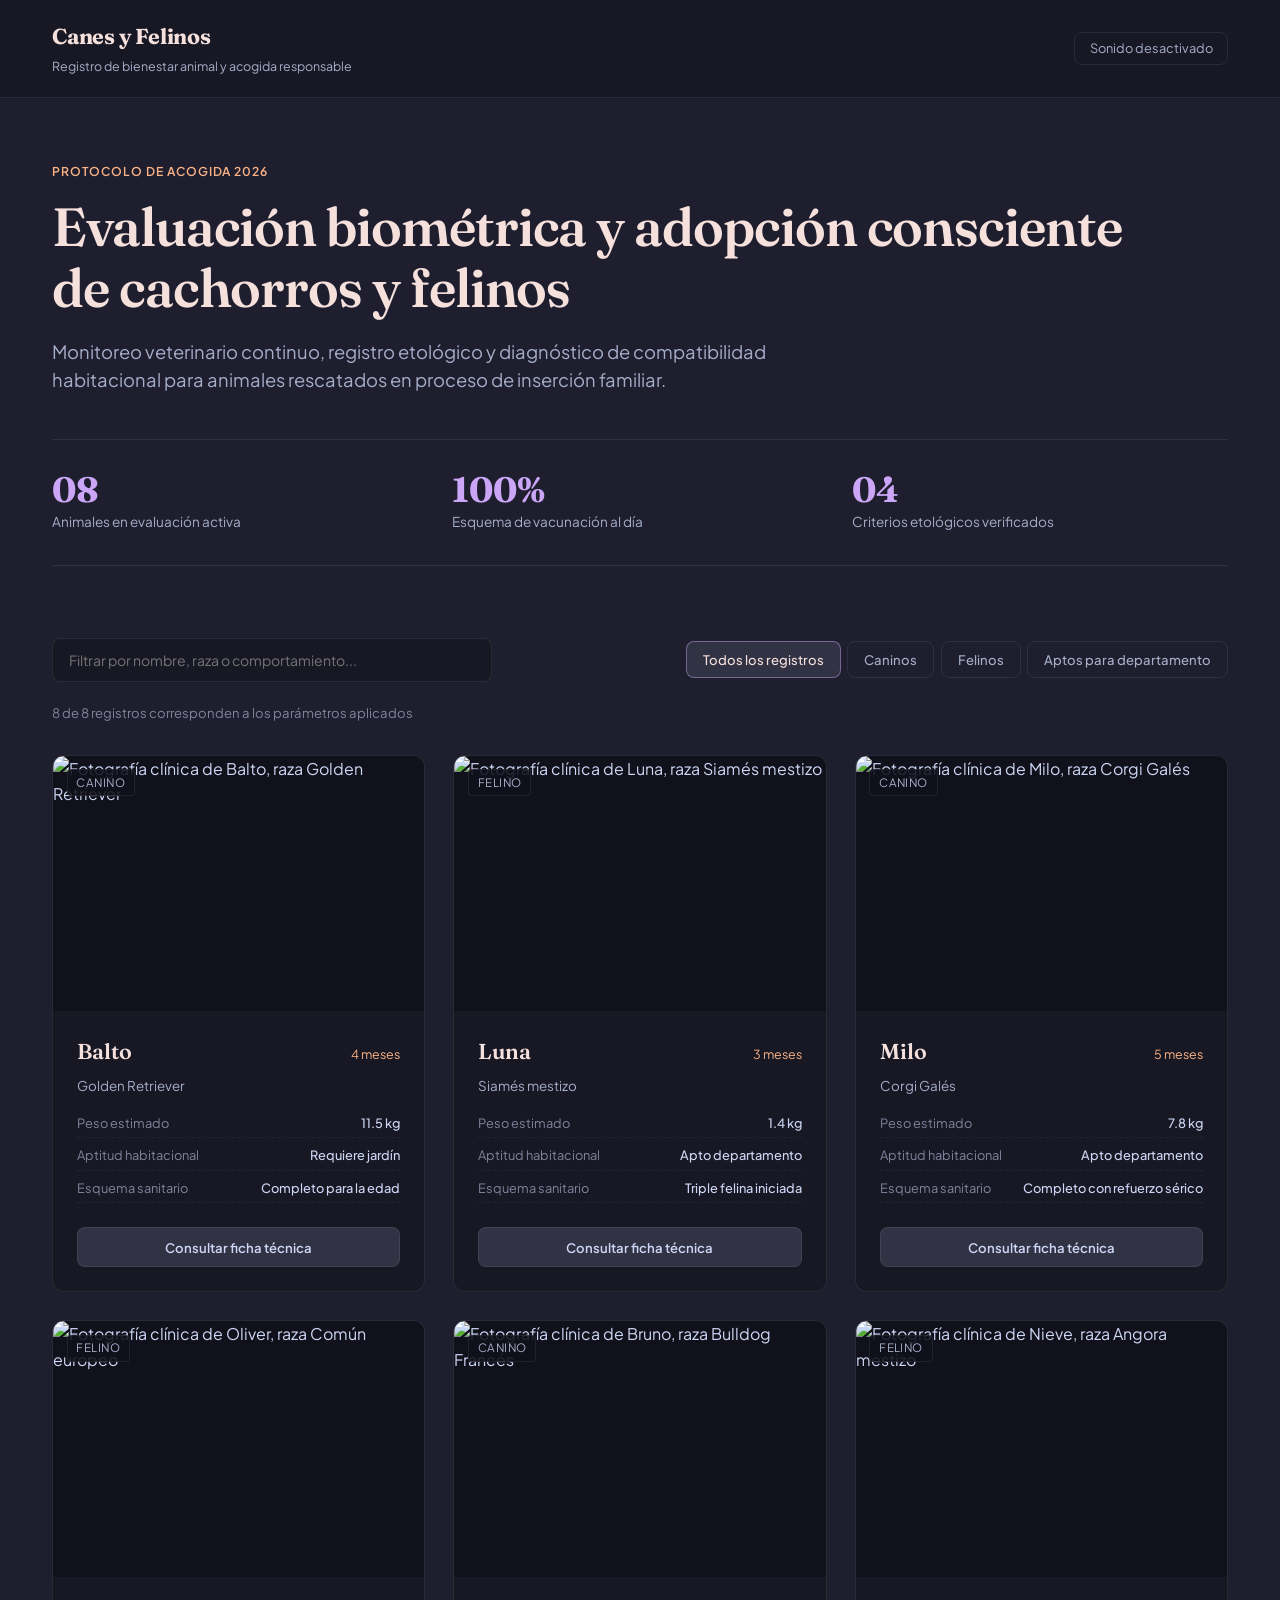
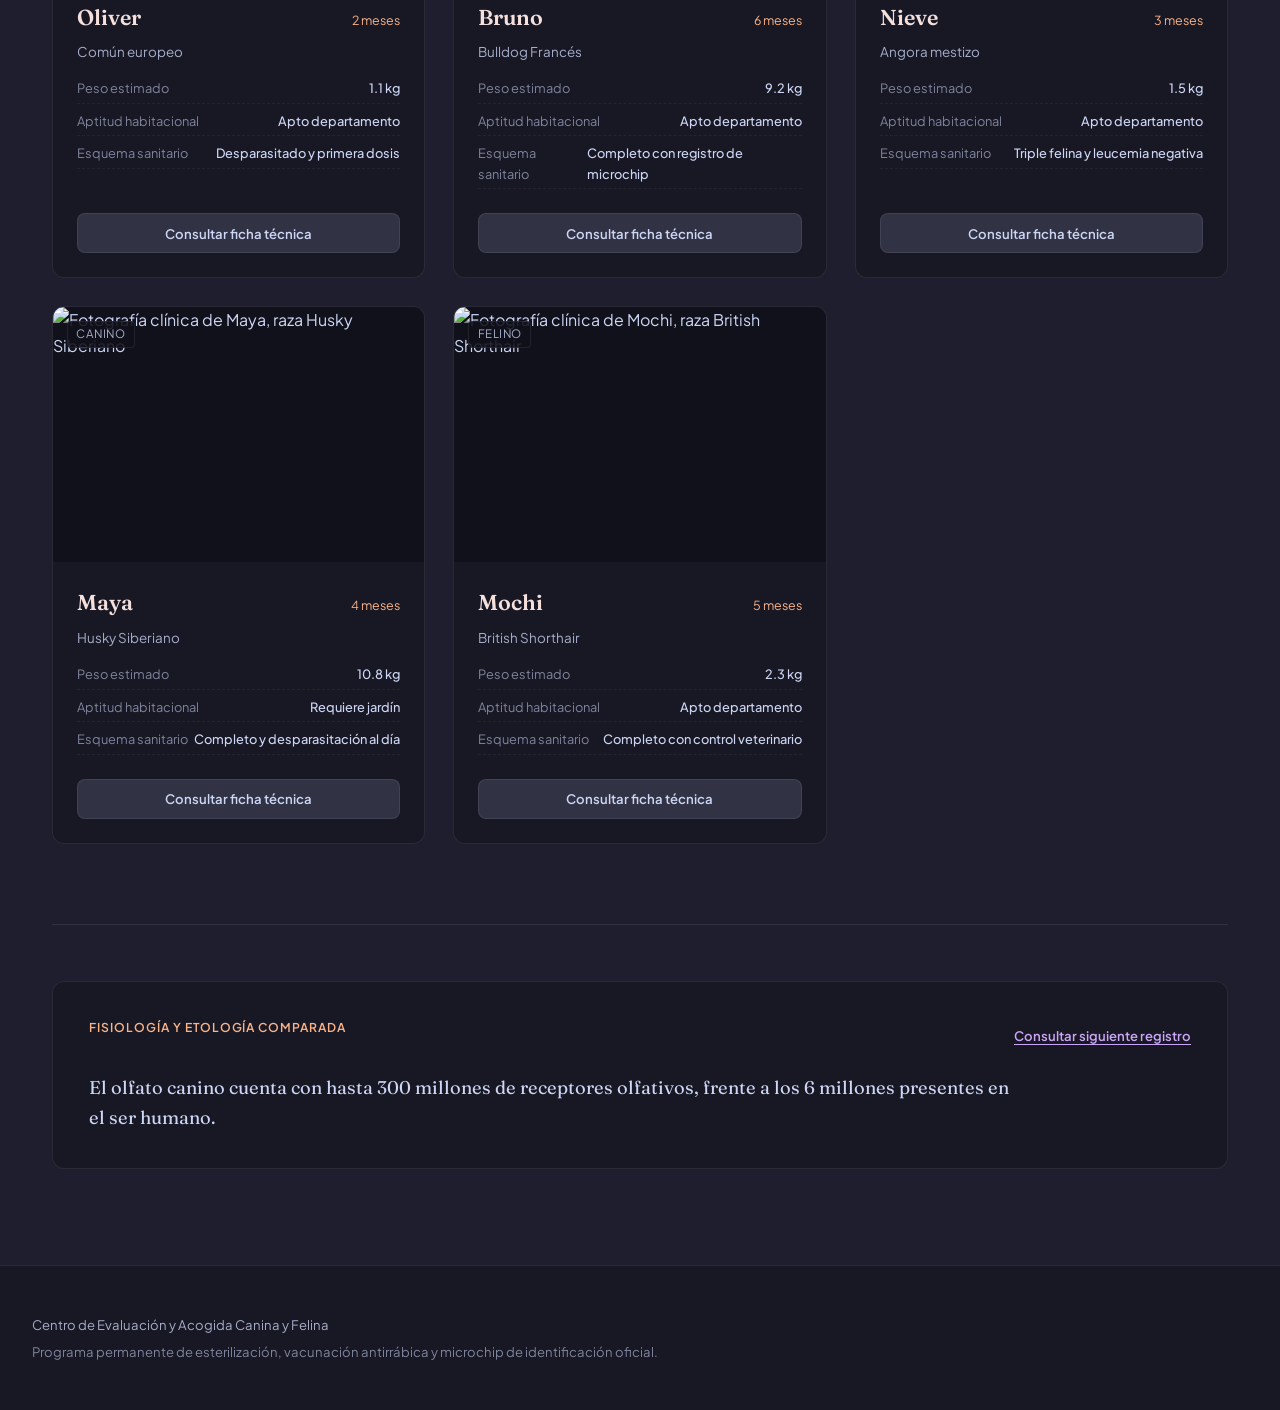
==== demo/with-skill/index.html @ a5672612 "feat(demo): replace demo with with-skill and without-skill comparison examples" ====
<!DOCTYPE html>
<html lang="es">
<head>
  <meta charset="UTF-8">
  <meta name="viewport" content="width=device-width, initial-scale=1.0">
  <title>Canes y Felinos | Registro de Adopción y Fichas Biológicas</title>
  <link rel="preconnect" href="https://fonts.googleapis.com">
  <link rel="preconnect" href="https://fonts.gstatic.com" crossorigin>
  <link href="https://fonts.googleapis.com/css2?family=Fraunces:opsz,wght@9..144,400;9..144,600;9..144,700&family=Plus+Jakarta+Sans:wght@400;500;600;700&display=swap" rel="stylesheet">
  <link rel="stylesheet" href="styles.css">
</head>
<body>
  <header class="header-bar">
    <div class="header-inner">
      <div class="brand">
        <span class="brand-title">Canes y Felinos</span>
        <span class="brand-subtitle">Registro de bienestar animal y acogida responsable</span>
      </div>
      <div class="header-actions">
        <button id="sound-toggle" class="sound-button" aria-pressed="false" aria-label="Activar o desactivar sonido de interfaz">
          <span id="sound-text">Sonido desactivado</span>
        </button>
      </div>
    </div>
  </header>

  <main class="page-container">
    <section class="hero-module">
      <div class="hero-text-block">
        <span class="meta-label">Protocolo de acogida 2026</span>
        <h1 class="hero-headline">Evaluación biométrica y adopción consciente de cachorros y felinos</h1>
        <p class="hero-lead">
          Monitoreo veterinario continuo, registro etológico y diagnóstico de compatibilidad habitacional para animales rescatados en proceso de inserción familiar.
        </p>
      </div>

      <div class="metrics-strip">
        <div class="metric-cell">
          <span class="metric-number">08</span>
          <span class="metric-caption">Animales en evaluación activa</span>
        </div>
        <div class="metric-cell">
          <span class="metric-number">100%</span>
          <span class="metric-caption">Esquema de vacunación al día</span>
        </div>
        <div class="metric-cell">
          <span class="metric-number">04</span>
          <span class="metric-caption">Criterios etológicos verificados</span>
        </div>
      </div>
    </section>

    <section class="catalog-section">
      <div class="controls-toolbar">
        <div class="search-wrap">
          <label for="catalog-search" class="visually-hidden">Buscar ejemplares por nombre, raza o carácter</label>
          <input type="search" id="catalog-search" placeholder="Filtrar por nombre, raza o comportamiento..." autocomplete="off">
        </div>

        <nav class="filter-nav" aria-label="Filtrar ejemplares por categoría">
          <button class="filter-tab is-active" data-group="all">Todos los registros</button>
          <button class="filter-tab" data-group="canino">Caninos</button>
          <button class="filter-tab" data-group="felino">Felinos</button>
          <button class="filter-tab" data-group="departamento">Aptos para departamento</button>
        </nav>
      </div>

      <div class="status-summary" aria-live="polite">
        <span id="counter-label">Registros cargados</span>
      </div>

      <div id="catalog-grid" class="catalog-grid">
        <!-- Renderizado dinámico desde app.js -->
      </div>
    </section>

    <section class="facts-section">
      <div class="facts-panel">
        <div class="facts-header">
          <span class="meta-label">Fisiología y etología comparada</span>
          <button id="next-fact-trigger" class="action-link">Consultar siguiente registro</button>
        </div>
        <blockquote id="fact-display" class="fact-quote">
          Cargando observaciones clínicas y de comportamiento...
        </blockquote>
      </div>
    </section>
  </main>

  <dialog id="spec-modal" class="detail-dialog" aria-labelledby="dialog-title">
    <div class="dialog-frame">
      <button id="dialog-close" class="close-trigger" aria-label="Cerrar ficha clínica">Cerrar</button>
      <div id="dialog-content" class="dialog-body">
        <!-- Contenido inyectado dinámicamente -->
      </div>
    </div>
  </dialog>

  <footer class="footer-bar">
    <div class="footer-inner">
      <p>Centro de Evaluación y Acogida Canina y Felina</p>
      <p class="footer-note">Programa permanente de esterilización, vacunación antirrábica y microchip de identificación oficial.</p>
    </div>
  </footer>

  <script src="app.js"></script>
</body>
</html>
---- demo/with-skill/styles.css ----
:root {
  --color-base: #1e1e2e;
  --color-mantle: #181825;
  --color-crust: #11111b;
  --color-surface0: #313244;
  --color-surface1: #45475a;
  --color-surface2: #585b70;
  --color-text: #cdd6f4;
  --color-subtext: #a6adc8;
  --color-muted: #7f849c;
  --color-accent-warm: #fab387;
  --color-accent-soft: #cba6f7;
  --color-accent-teal: #94e2d5;
  --color-heading: #f5e0dc;
  --color-border: rgba(255, 255, 255, 0.08);
  --color-border-active: rgba(203, 166, 247, 0.45);

  --font-serif: 'Fraunces', Georgia, serif;
  --font-sans: 'Plus Jakarta Sans', system-ui, -apple-system, sans-serif;

  --radius-xs: 4px;
  --radius-sm: 8px;
  --radius-md: 12px;
  --duration-base: 220ms;
  --ease-natural: cubic-bezier(0.16, 1, 0.3, 1);
}

*, *::before, *::after {
  box-sizing: border-box;
  margin: 0;
  padding: 0;
}

body {
  background-color: var(--color-base);
  color: var(--color-text);
  font-family: var(--font-sans);
  line-height: 1.6;
  -webkit-font-smoothing: antialiased;
  min-height: 100vh;
}

.visually-hidden {
  position: absolute;
  width: 1px;
  height: 1px;
  padding: 0;
  margin: -1px;
  overflow: hidden;
  clip: rect(0, 0, 0, 0);
  white-space: nowrap;
  border: 0;
}

.header-bar {
  border-bottom: 1px solid var(--color-border);
  background-color: var(--color-mantle);
  position: sticky;
  top: 0;
  z-index: 40;
}

.header-inner {
  max-width: 1240px;
  margin: 0 auto;
  padding: 1.25rem 2rem;
  display: flex;
  align-items: center;
  justify-content: space-between;
}

.brand {
  display: flex;
  flex-direction: column;
  gap: 0.15rem;
}

.brand-title {
  font-family: var(--font-serif);
  font-size: 1.35rem;
  font-weight: 700;
  color: var(--color-heading);
  letter-spacing: -0.01em;
}

.brand-subtitle {
  font-size: 0.78rem;
  color: var(--color-subtext);
}

.sound-button {
  background: transparent;
  color: var(--color-subtext);
  border: 1px solid var(--color-border);
  border-radius: var(--radius-sm);
  padding: 0.45rem 0.9rem;
  font-size: 0.8rem;
  font-family: inherit;
  display: inline-flex;
  align-items: center;
  gap: 0.6rem;
  cursor: pointer;
  transition: border-color var(--duration-base) var(--ease-natural), color var(--duration-base) var(--ease-natural);
}

.sound-button:hover {
  border-color: var(--color-border-active);
  color: var(--color-text);
}

.sound-button[aria-pressed="true"] {
  border-color: var(--color-accent-teal);
  color: var(--color-heading);
  background-color: rgba(148, 226, 213, 0.08);
}

.page-container {
  max-width: 1240px;
  margin: 0 auto;
  padding: 4rem 2rem 6rem;
}

.hero-module {
  margin-bottom: 4.5rem;
}

.hero-text-block {
  max-width: 1080px;
  margin-bottom: 2.75rem;
}

.meta-label {
  font-size: 0.76rem;
  text-transform: uppercase;
  letter-spacing: 0.08em;
  color: var(--color-accent-warm);
  font-weight: 600;
  display: block;
  margin-bottom: 1rem;
}

.hero-headline {
  font-family: var(--font-serif);
  font-size: clamp(2.4rem, 4.2vw, 3.8rem);
  font-weight: 600;
  line-height: 1.12;
  letter-spacing: -0.02em;
  color: var(--color-heading);
  margin-bottom: 1.25rem;
}

.hero-lead {
  font-size: 1.15rem;
  line-height: 1.55;
  color: var(--color-subtext);
  max-width: 820px;
}

.metrics-strip {
  display: grid;
  grid-template-columns: repeat(3, minmax(0, 1fr));
  gap: 1.5rem;
  border-top: 1px solid var(--color-border);
  border-bottom: 1px solid var(--color-border);
  padding: 2rem 0;
}

.metric-cell {
  display: flex;
  flex-direction: column;
  gap: 0.25rem;
}

.metric-number {
  font-family: var(--font-serif);
  font-size: 2.2rem;
  line-height: 1;
  font-weight: 700;
  color: var(--color-accent-soft);
}

.metric-caption {
  font-size: 0.85rem;
  color: var(--color-subtext);
}

.catalog-section {
  margin-bottom: 5rem;
}

.controls-toolbar {
  display: flex;
  justify-content: space-between;
  align-items: center;
  gap: 1.5rem;
  margin-bottom: 1.25rem;
  flex-wrap: wrap;
}

.search-wrap {
  flex: 1 1 320px;
  max-width: 440px;
}

.search-wrap input {
  width: 100%;
  background-color: var(--color-mantle);
  border: 1px solid var(--color-border);
  border-radius: var(--radius-sm);
  padding: 0.75rem 1rem;
  color: var(--color-text);
  font-family: inherit;
  font-size: 0.88rem;
  outline: none;
  transition: border-color var(--duration-base) var(--ease-natural);
}

.search-wrap input:focus {
  border-color: var(--color-accent-soft);
}

.filter-nav {
  display: flex;
  gap: 0.4rem;
  flex-wrap: wrap;
}

.filter-tab {
  background: transparent;
  color: var(--color-subtext);
  border: 1px solid var(--color-border);
  border-radius: var(--radius-sm);
  padding: 0.55rem 1rem;
  font-size: 0.82rem;
  font-family: inherit;
  font-weight: 500;
  cursor: pointer;
  transition: all var(--duration-base) var(--ease-natural);
}

.filter-tab:hover {
  color: var(--color-text);
  border-color: var(--color-surface2);
}

.filter-tab.is-active {
  background-color: var(--color-surface0);
  color: var(--color-heading);
  border-color: var(--color-border-active);
}

.status-summary {
  font-size: 0.82rem;
  color: var(--color-muted);
  margin-bottom: 2rem;
}

.catalog-grid {
  display: grid;
  grid-template-columns: repeat(auto-fill, minmax(280px, 1fr));
  gap: 1.75rem;
}

.card-item {
  background-color: var(--color-mantle);
  border: 1px solid var(--color-border);
  border-radius: var(--radius-md);
  overflow: hidden;
  display: flex;
  flex-direction: column;
  transition: border-color var(--duration-base) var(--ease-natural);
}

.card-item:hover {
  border-color: var(--color-border-active);
}

.card-media {
  position: relative;
  width: 100%;
  aspect-ratio: 16 / 11;
  background-color: var(--color-crust);
  overflow: hidden;
}

.card-media img {
  width: 100%;
  height: 100%;
  object-fit: cover;
  display: block;
}

.card-taxonomy {
  position: absolute;
  top: 0.85rem;
  left: 0.85rem;
  background: rgba(17, 17, 27, 0.88);
  border: 1px solid var(--color-border);
  border-radius: var(--radius-xs);
  padding: 0.2rem 0.55rem;
  font-size: 0.72rem;
  letter-spacing: 0.04em;
  text-transform: uppercase;
  color: var(--color-subtext);
}

.card-content {
  padding: 1.5rem;
  display: flex;
  flex-direction: column;
  flex-grow: 1;
}

.card-heading-row {
  display: flex;
  justify-content: space-between;
  align-items: baseline;
  margin-bottom: 0.35rem;
}

.card-title {
  font-family: var(--font-serif);
  font-size: 1.35rem;
  font-weight: 600;
  color: var(--color-heading);
}

.card-period {
  font-size: 0.78rem;
  color: var(--color-accent-warm);
}

.card-species-info {
  font-size: 0.84rem;
  color: var(--color-subtext);
  margin-bottom: 1rem;
}

.spec-list {
  list-style: none;
  display: flex;
  flex-direction: column;
  gap: 0.45rem;
  font-size: 0.8rem;
  margin-bottom: 1.5rem;
}

.spec-entry {
  display: flex;
  justify-content: space-between;
  color: var(--color-subtext);
  border-bottom: 1px dashed rgba(255, 255, 255, 0.05);
  padding-bottom: 0.25rem;
}

.spec-name {
  color: var(--color-muted);
}

.spec-value {
  color: var(--color-text);
  font-weight: 500;
}

.card-actions {
  margin-top: auto;
}

.record-btn {
  width: 100%;
  background: var(--color-surface0);
  border: 1px solid var(--color-border);
  border-radius: var(--radius-sm);
  color: var(--color-text);
  padding: 0.65rem 1rem;
  font-size: 0.82rem;
  font-family: inherit;
  font-weight: 600;
  cursor: pointer;
  text-align: center;
  transition: all var(--duration-base) var(--ease-natural);
}

.record-btn:hover {
  background: var(--color-surface1);
  border-color: var(--color-border-active);
}

.empty-state {
  grid-column: 1 / -1;
  text-align: center;
  padding: 4rem 1rem;
  border: 1px dashed var(--color-border);
  border-radius: var(--radius-md);
  color: var(--color-subtext);
}

.empty-state p {
  margin-top: 0.5rem;
  font-size: 0.88rem;
}

.facts-section {
  border-top: 1px solid var(--color-border);
  padding-top: 3.5rem;
}

.facts-panel {
  background-color: var(--color-mantle);
  border: 1px solid var(--color-border);
  border-radius: var(--radius-md);
  padding: 2.25rem;
}

.facts-header {
  display: flex;
  justify-content: space-between;
  align-items: center;
  margin-bottom: 1.25rem;
  gap: 1rem;
  flex-wrap: wrap;
}

.action-link {
  background: transparent;
  border: none;
  color: var(--color-accent-soft);
  font-family: inherit;
  font-size: 0.82rem;
  font-weight: 600;
  cursor: pointer;
  padding: 0;
  text-decoration: underline;
  text-underline-offset: 3px;
}

.action-link:hover {
  color: var(--color-heading);
}

.fact-quote {
  font-family: var(--font-serif);
  font-size: 1.15rem;
  line-height: 1.6;
  color: var(--color-text);
  font-style: normal;
  max-width: 920px;
}

.detail-dialog {
  border: none;
  background: transparent;
  padding: 1.5rem;
  max-width: 640px;
  width: 100%;
  margin: auto;
}

.detail-dialog::backdrop {
  background: rgba(17, 17, 27, 0.78);
  backdrop-filter: blur(8px);
}

.dialog-frame {
  background-color: var(--color-mantle);
  border: 1px solid var(--color-border-active);
  border-radius: var(--radius-md);
  position: relative;
  overflow: hidden;
  box-shadow: 0 20px 48px rgba(0, 0, 0, 0.5);
}

.close-trigger {
  position: absolute;
  top: 1rem;
  right: 1rem;
  background: var(--color-surface0);
  border: 1px solid var(--color-border);
  border-radius: var(--radius-xs);
  color: var(--color-subtext);
  padding: 0.35rem 0.75rem;
  font-size: 0.76rem;
  cursor: pointer;
  font-family: inherit;
  z-index: 10;
}

.close-trigger:hover {
  color: var(--color-text);
  background: var(--color-surface1);
}

.dialog-image {
  width: 100%;
  height: 240px;
  object-fit: cover;
  display: block;
}

.dialog-inner-body {
  padding: 2rem;
}

.dialog-title-group {
  margin-bottom: 1.25rem;
}

.dialog-title {
  font-family: var(--font-serif);
  font-size: 1.8rem;
  color: var(--color-heading);
  margin-bottom: 0.25rem;
}

.dialog-breed {
  font-size: 0.88rem;
  color: var(--color-subtext);
}

.dialog-description {
  font-size: 0.95rem;
  color: var(--color-text);
  line-height: 1.6;
  margin-bottom: 1.75rem;
}

.assessment-grid {
  display: grid;
  grid-template-columns: repeat(2, minmax(0, 1fr));
  gap: 1rem;
  margin-bottom: 2rem;
  background-color: var(--color-surface0);
  padding: 1.25rem;
  border-radius: var(--radius-sm);
}

.assessment-item {
  display: flex;
  flex-direction: column;
  gap: 0.25rem;
}

.assessment-label {
  font-size: 0.74rem;
  color: var(--color-muted);
  text-transform: uppercase;
  letter-spacing: 0.04em;
}

.assessment-value {
  font-size: 0.9rem;
  font-weight: 600;
  color: var(--color-text);
}

.dialog-primary-action {
  width: 100%;
  background-color: var(--color-accent-soft);
  color: var(--color-crust);
  border: none;
  border-radius: var(--radius-sm);
  padding: 0.85rem;
  font-size: 0.9rem;
  font-family: inherit;
  font-weight: 700;
  cursor: pointer;
  transition: opacity var(--duration-base) var(--ease-natural);
}

.dialog-primary-action:hover {
  opacity: 0.9;
}

.footer-bar {
  border-top: 1px solid var(--color-border);
  background-color: var(--color-mantle);
  padding: 3rem 2rem;
}

.footer-inner {
  max-width: 1240px;
  margin: 0 auto;
  font-size: 0.82rem;
  color: var(--color-subtext);
  display: flex;
  flex-direction: column;
  gap: 0.4rem;
}

.footer-note {
  color: var(--color-muted);
}

@media (max-width: 768px) {
  .metrics-strip {
    grid-template-columns: 1fr;
    gap: 1.25rem;
  }

  .controls-toolbar {
    flex-direction: column;
    align-items: stretch;
  }

  .search-wrap {
    max-width: 100%;
  }

  .assessment-grid {
    grid-template-columns: 1fr;
  }
}
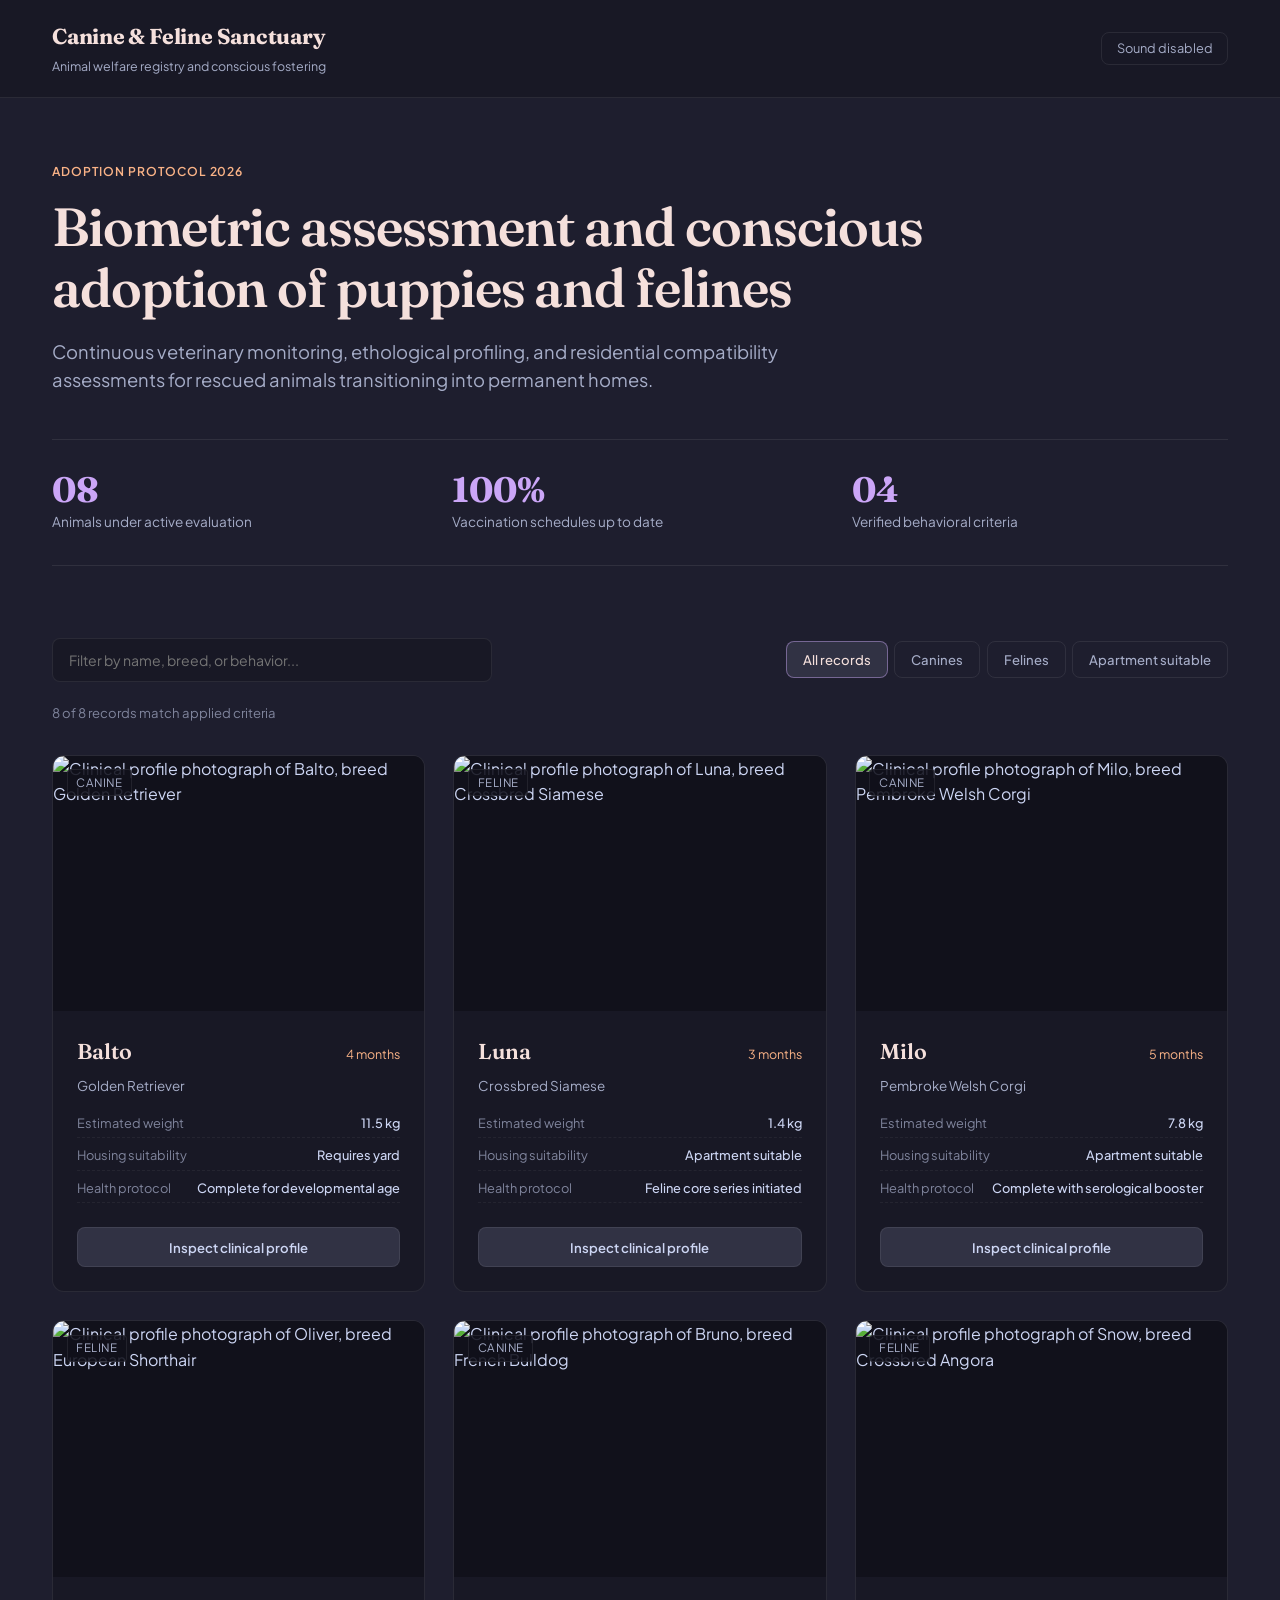
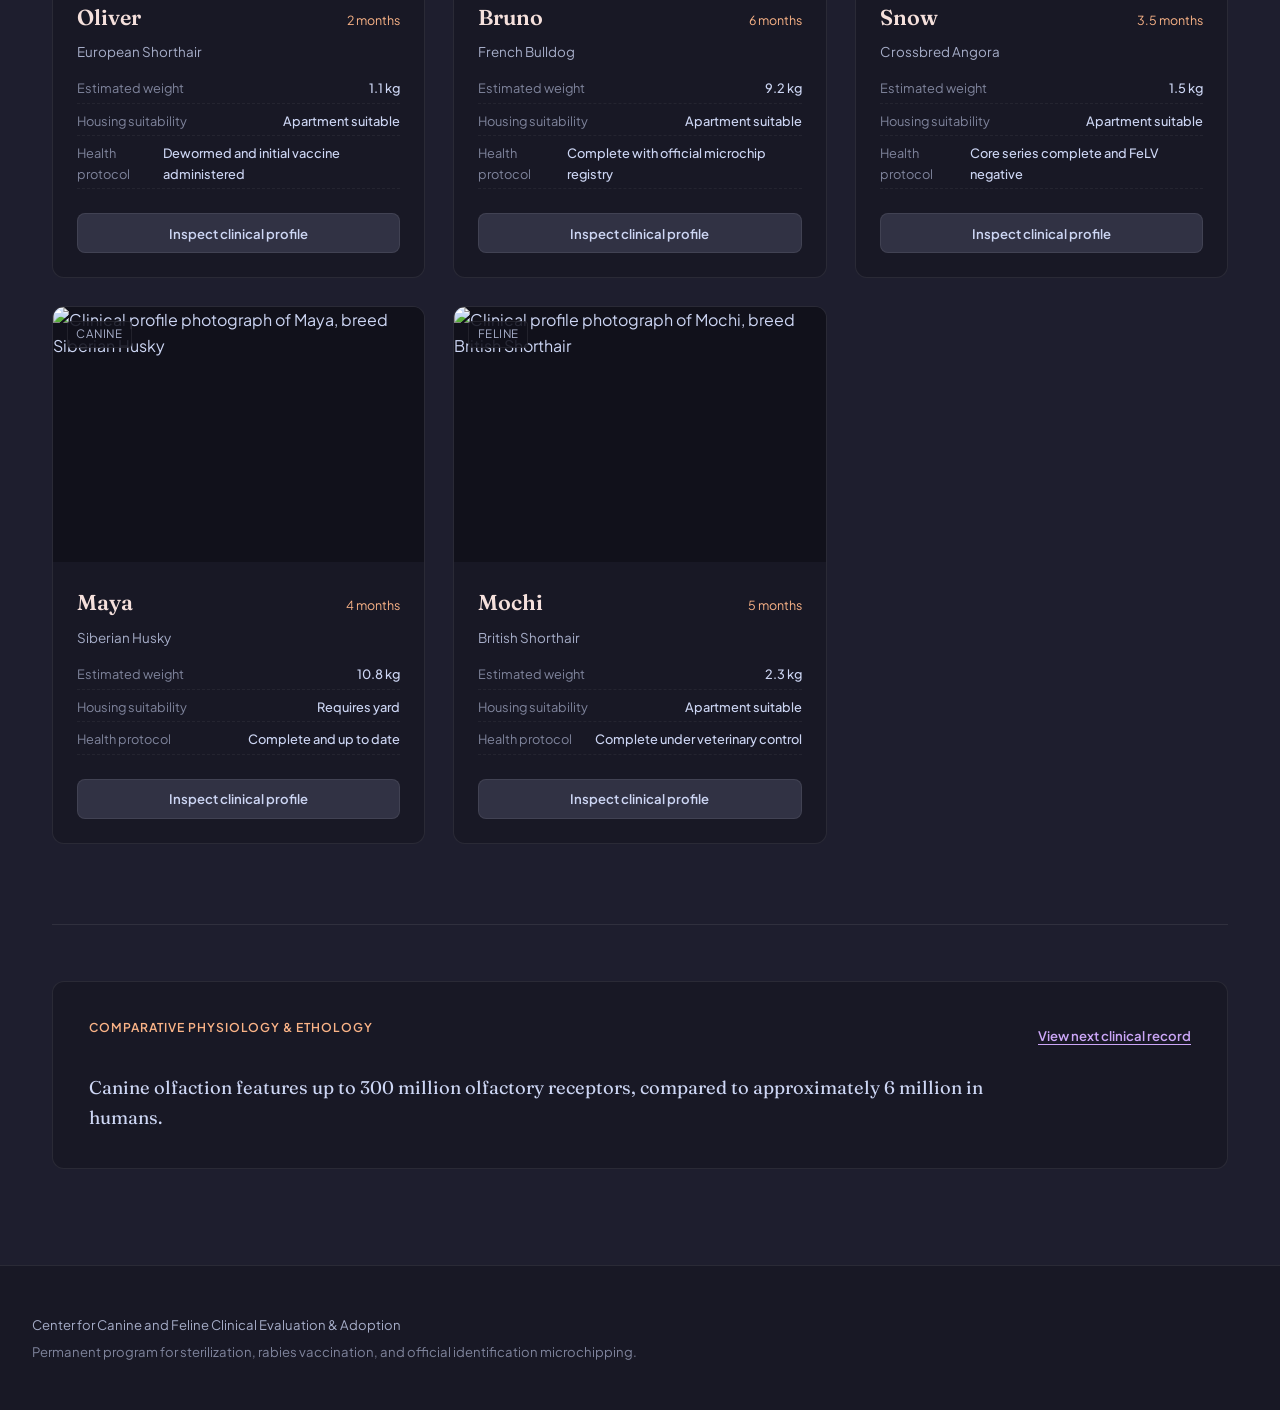
==== commit a68fecb7: "feat: update comparison demos to English and refresh screenshots" ====
--- a/demo/with-skill/index.html
+++ b/demo/with-skill/index.html
@@ -1,9 +1,9 @@
 <!DOCTYPE html>
-<html lang="es">
+<html lang="en">
 <head>
   <meta charset="UTF-8">
   <meta name="viewport" content="width=device-width, initial-scale=1.0">
-  <title>Canes y Felinos | Registro de Adopción y Fichas Biológicas</title>
+  <title>Canine & Feline Habitat | Adoption Registry & Biological Profiles</title>
   <link rel="preconnect" href="https://fonts.googleapis.com">
   <link rel="preconnect" href="https://fonts.gstatic.com" crossorigin>
   <link href="https://fonts.googleapis.com/css2?family=Fraunces:opsz,wght@9..144,400;9..144,600;9..144,700&family=Plus+Jakarta+Sans:wght@400;500;600;700&display=swap" rel="stylesheet">
@@ -13,12 +13,12 @@
   <header class="header-bar">
     <div class="header-inner">
       <div class="brand">
-        <span class="brand-title">Canes y Felinos</span>
-        <span class="brand-subtitle">Registro de bienestar animal y acogida responsable</span>
+        <span class="brand-title">Canine &amp; Feline Sanctuary</span>
+        <span class="brand-subtitle">Animal welfare registry and conscious fostering</span>
       </div>
       <div class="header-actions">
-        <button id="sound-toggle" class="sound-button" aria-pressed="false" aria-label="Activar o desactivar sonido de interfaz">
-          <span id="sound-text">Sonido desactivado</span>
+        <button id="sound-toggle" class="sound-button" aria-pressed="false" aria-label="Toggle interface audio feedback">
+          <span id="sound-text">Sound disabled</span>
         </button>
       </div>
     </div>
@@ -27,25 +27,25 @@
   <main class="page-container">
     <section class="hero-module">
       <div class="hero-text-block">
-        <span class="meta-label">Protocolo de acogida 2026</span>
-        <h1 class="hero-headline">Evaluación biométrica y adopción consciente de cachorros y felinos</h1>
+        <span class="meta-label">Adoption Protocol 2026</span>
+        <h1 class="hero-headline">Biometric assessment and conscious adoption of puppies and felines</h1>
         <p class="hero-lead">
-          Monitoreo veterinario continuo, registro etológico y diagnóstico de compatibilidad habitacional para animales rescatados en proceso de inserción familiar.
+          Continuous veterinary monitoring, ethological profiling, and residential compatibility assessments for rescued animals transitioning into permanent homes.
         </p>
       </div>
 
       <div class="metrics-strip">
         <div class="metric-cell">
           <span class="metric-number">08</span>
-          <span class="metric-caption">Animales en evaluación activa</span>
+          <span class="metric-caption">Animals under active evaluation</span>
         </div>
         <div class="metric-cell">
           <span class="metric-number">100%</span>
-          <span class="metric-caption">Esquema de vacunación al día</span>
+          <span class="metric-caption">Vaccination schedules up to date</span>
         </div>
         <div class="metric-cell">
           <span class="metric-number">04</span>
-          <span class="metric-caption">Criterios etológicos verificados</span>
+          <span class="metric-caption">Verified behavioral criteria</span>
         </div>
       </div>
     </section>
@@ -53,35 +53,35 @@
     <section class="catalog-section">
       <div class="controls-toolbar">
         <div class="search-wrap">
-          <label for="catalog-search" class="visually-hidden">Buscar ejemplares por nombre, raza o carácter</label>
-          <input type="search" id="catalog-search" placeholder="Filtrar por nombre, raza o comportamiento..." autocomplete="off">
+          <label for="catalog-search" class="visually-hidden">Search records by name, breed, or temperament</label>
+          <input type="search" id="catalog-search" placeholder="Filter by name, breed, or behavior..." autocomplete="off">
         </div>
 
-        <nav class="filter-nav" aria-label="Filtrar ejemplares por categoría">
-          <button class="filter-tab is-active" data-group="all">Todos los registros</button>
-          <button class="filter-tab" data-group="canino">Caninos</button>
-          <button class="filter-tab" data-group="felino">Felinos</button>
-          <button class="filter-tab" data-group="departamento">Aptos para departamento</button>
+        <nav class="filter-nav" aria-label="Filter records by category">
+          <button class="filter-tab is-active" data-group="all">All records</button>
+          <button class="filter-tab" data-group="canino">Canines</button>
+          <button class="filter-tab" data-group="felino">Felines</button>
+          <button class="filter-tab" data-group="departamento">Apartment suitable</button>
         </nav>
       </div>
 
       <div class="status-summary" aria-live="polite">
-        <span id="counter-label">Registros cargados</span>
+        <span id="counter-label">Records loaded</span>
       </div>
 
       <div id="catalog-grid" class="catalog-grid">
-        <!-- Renderizado dinámico desde app.js -->
+        <!-- Rendered dynamically via app.js -->
       </div>
     </section>
 
     <section class="facts-section">
       <div class="facts-panel">
         <div class="facts-header">
-          <span class="meta-label">Fisiología y etología comparada</span>
-          <button id="next-fact-trigger" class="action-link">Consultar siguiente registro</button>
+          <span class="meta-label">Comparative Physiology &amp; Ethology</span>
+          <button id="next-fact-trigger" class="action-link">View next clinical record</button>
         </div>
         <blockquote id="fact-display" class="fact-quote">
-          Cargando observaciones clínicas y de comportamiento...
+          Loading clinical observations and behavioral notes...
         </blockquote>
       </div>
     </section>
@@ -89,17 +89,17 @@
 
   <dialog id="spec-modal" class="detail-dialog" aria-labelledby="dialog-title">
     <div class="dialog-frame">
-      <button id="dialog-close" class="close-trigger" aria-label="Cerrar ficha clínica">Cerrar</button>
+      <button id="dialog-close" class="close-trigger" aria-label="Close clinical file">Close</button>
       <div id="dialog-content" class="dialog-body">
-        <!-- Contenido inyectado dinámicamente -->
+        <!-- Injected dynamically -->
       </div>
     </div>
   </dialog>
 
   <footer class="footer-bar">
     <div class="footer-inner">
-      <p>Centro de Evaluación y Acogida Canina y Felina</p>
-      <p class="footer-note">Programa permanente de esterilización, vacunación antirrábica y microchip de identificación oficial.</p>
+      <p>Center for Canine and Feline Clinical Evaluation &amp; Adoption</p>
+      <p class="footer-note">Permanent program for sterilization, rabies vaccination, and official identification microchipping.</p>
     </div>
   </footer>
 
